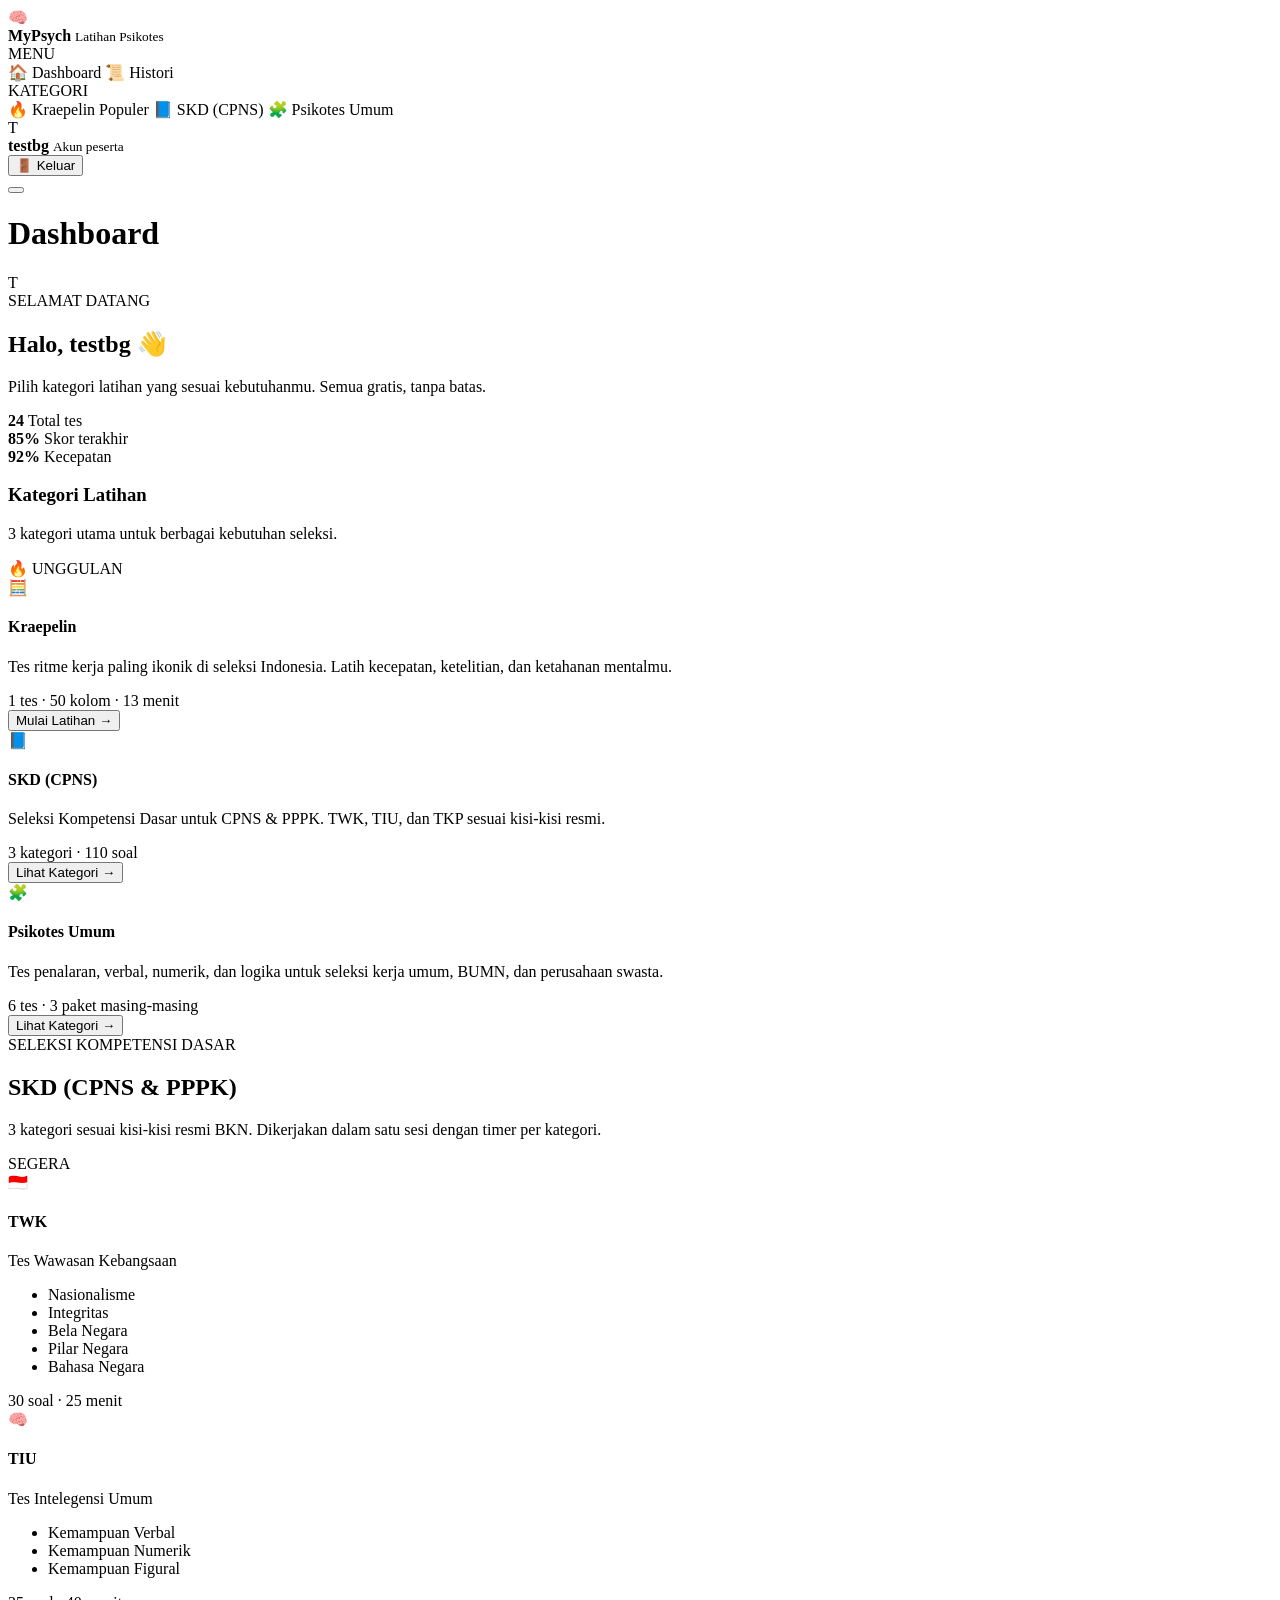
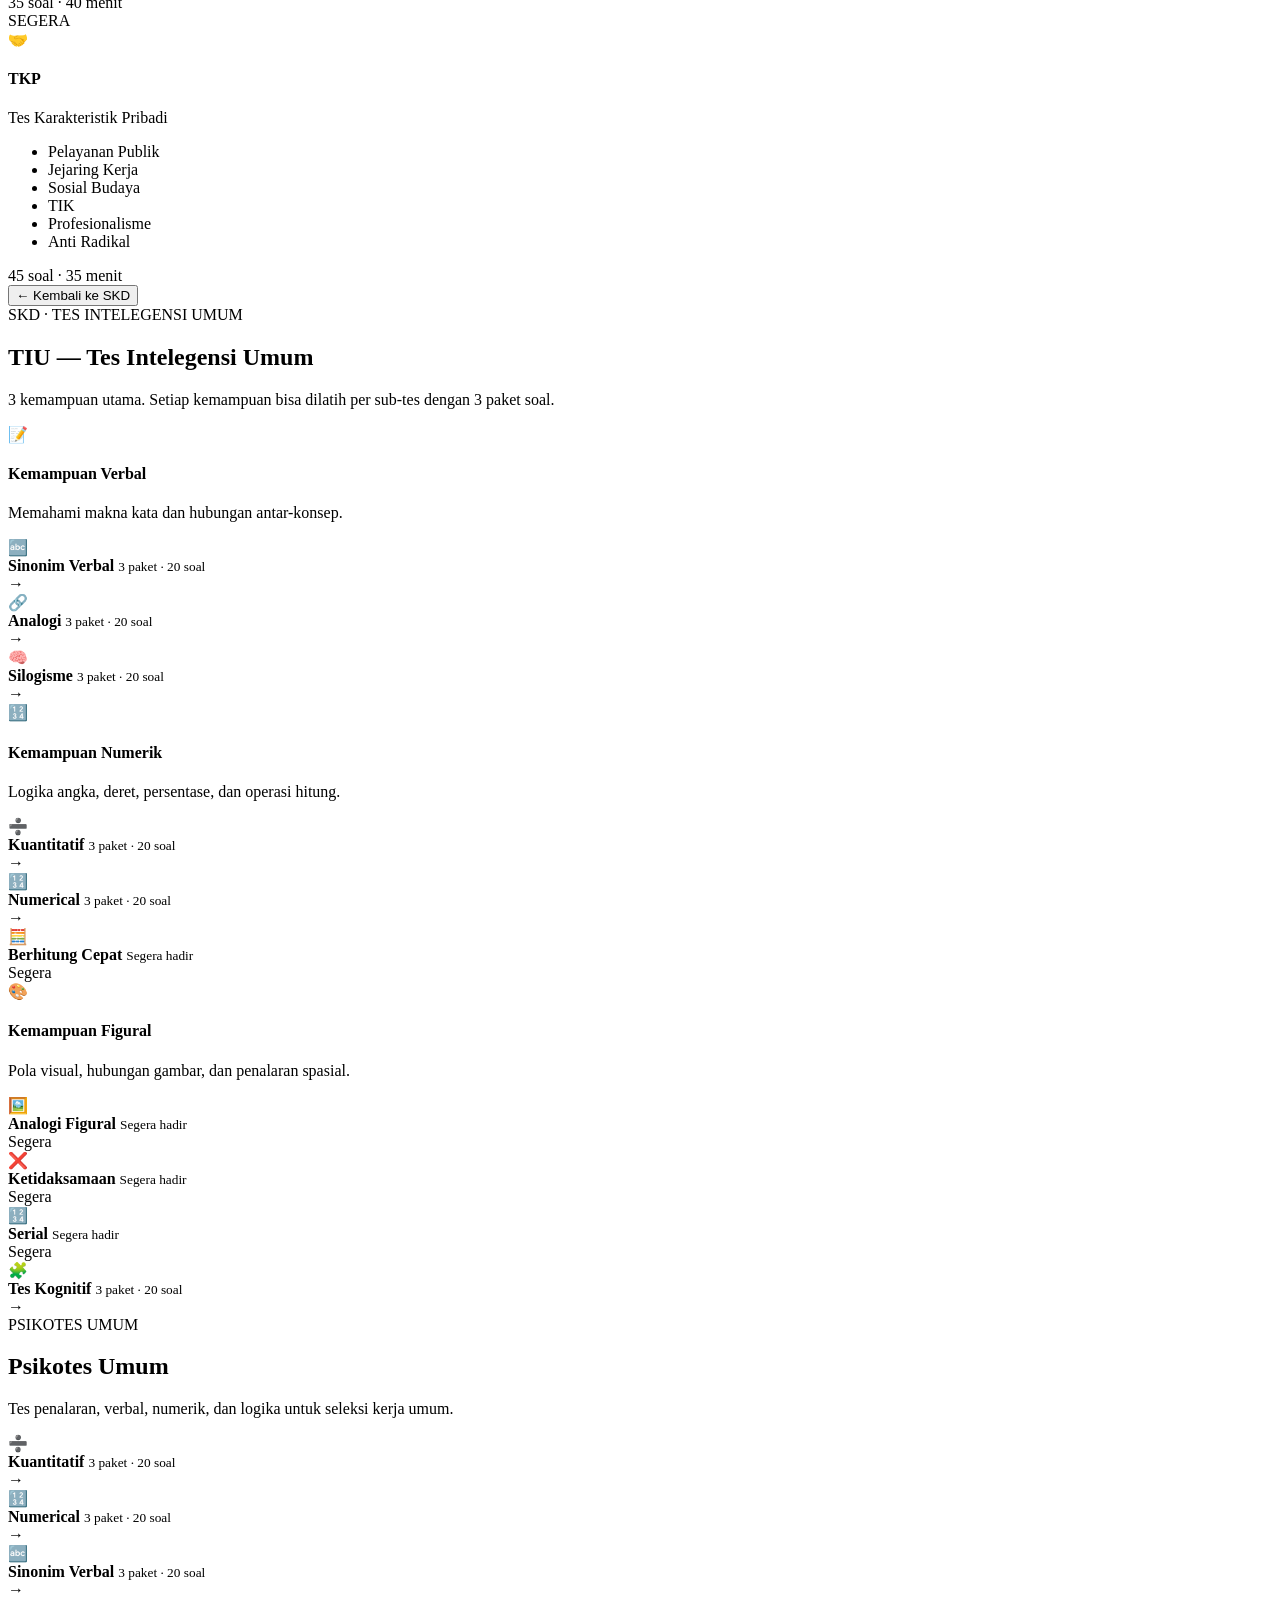
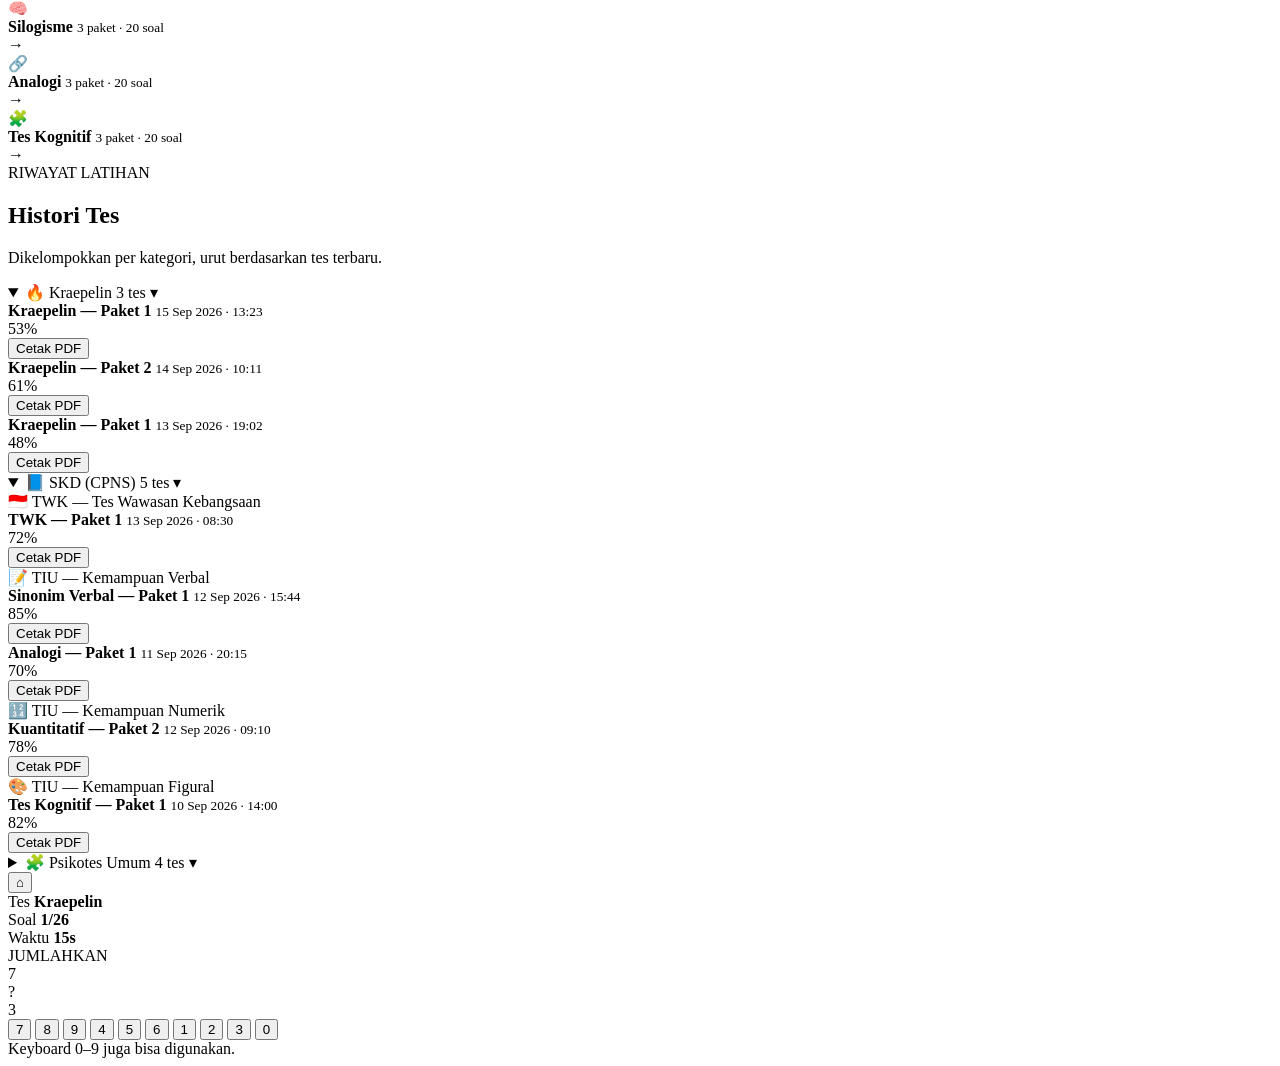
==== index.html @ ee08031c "Create index.html for MyPsych prototype UI Added a complete HTML structure for the MyPsych prototype" ====
<!doctype html>
<html lang="id">
<head>
<meta charset="UTF-8">
<meta name="viewport" content="width=device-width,initial-scale=1,viewport-fit=cover">
<meta name="theme-color" content="#f5f8fc">
<title>MyPsych — Prototype UI Baru</title>
<link rel="preconnect" href="https://fonts.googleapis.com">
<link rel="preconnect" href="https://fonts.gstatic.com" crossorigin>
<link href="https://fonts.googleapis.com/css2?family=Inter:wght@400;500;600;700;800&display=swap" rel="stylesheet">
<link rel="stylesheet" href="style.css">
</head>
<body>

<div class="app" id="app">

  <!-- ============================================================
       SIDEBAR
       ============================================================ -->
  <aside class="sidebar" id="sidebar">
    <div class="sidebar-brand">
      <div class="brand-logo">🧠</div>
      <div class="brand-text">
        <strong>MyPsych</strong>
        <small>Latihan Psikotes</small>
      </div>
    </div>

    <nav class="sidebar-nav">
      <div class="sidebar-label">MENU</div>
      <a class="nav-item" data-page="dashboard">
        <span class="nav-icon">🏠</span>
        <span>Dashboard</span>
      </a>
      <a class="nav-item" data-page="history">
        <span class="nav-icon">📜</span>
        <span>Histori</span>
      </a>

      <div class="sidebar-label">KATEGORI</div>
      <a class="nav-item nav-highlight" data-page="kraepelin">
        <span class="nav-icon">🔥</span>
        <span>Kraepelin</span>
        <span class="nav-tag">Populer</span>
      </a>
      <a class="nav-item" data-page="skd">
        <span class="nav-icon">📘</span>
        <span>SKD (CPNS)</span>
      </a>
      <a class="nav-item" data-page="psikotes">
        <span class="nav-icon">🧩</span>
        <span>Psikotes Umum</span>
      </a>
    </nav>

    <div class="sidebar-footer">
      <div class="sidebar-user">
        <div class="user-avatar">T</div>
        <div class="user-info">
          <strong>testbg</strong>
          <small>Akun peserta</small>
        </div>
      </div>
      <button class="logout-btn" type="button">
        <span>🚪</span>
        <span>Keluar</span>
      </button>
    </div>
  </aside>

  <div class="sidebar-overlay" id="sidebarOverlay"></div>

  <!-- ============================================================
       MAIN CONTENT
       ============================================================ -->
  <main class="main">

    <header class="topbar">
      <button class="hamburger" id="hamburger" type="button" aria-label="Menu">
        <span></span><span></span><span></span>
      </button>
      <h1 class="page-title" id="pageTitle">Dashboard</h1>
      <div class="topbar-user">
        <div class="user-avatar small">T</div>
      </div>
    </header>

    <div class="content">

      <!-- ============================================================
           PAGE: DASHBOARD
           ============================================================ -->
      <section class="page active" id="page-dashboard">
        <div class="hero-card">
          <div class="hero-text">
            <div class="eyebrow">SELAMAT DATANG</div>
            <h2>Halo, <span class="text-blue">testbg</span> 👋</h2>
            <p class="hero-sub">Pilih kategori latihan yang sesuai kebutuhanmu. Semua gratis, tanpa batas.</p>
          </div>
          <div class="hero-stats">
            <div class="hero-stat">
              <strong>24</strong>
              <span>Total tes</span>
            </div>
            <div class="hero-stat">
              <strong>85%</strong>
              <span>Skor terakhir</span>
            </div>
            <div class="hero-stat">
              <strong>92%</strong>
              <span>Kecepatan</span>
            </div>
          </div>
        </div>

        <div class="section-head">
          <h3>Kategori Latihan</h3>
          <p>3 kategori utama untuk berbagai kebutuhan seleksi.</p>
        </div>

        <div class="category-grid">

          <!-- Andalan -->
          <article class="category-card category-highlight">
            <div class="category-badge">🔥 UNGGULAN</div>
            <div class="category-icon">🧮</div>
            <h4>Kraepelin</h4>
            <p>Tes ritme kerja paling ikonik di seleksi Indonesia. Latih kecepatan, ketelitian, dan ketahanan mentalmu.</p>
            <div class="category-meta">
              <span>1 tes · 50 kolom · 13 menit</span>
            </div>
            <button class="btn btn-primary" data-page="kraepelin">Mulai Latihan →</button>
          </article>

          <!-- SKD -->
          <article class="category-card">
            <div class="category-icon icon-blue">📘</div>
            <h4>SKD (CPNS)</h4>
            <p>Seleksi Kompetensi Dasar untuk CPNS &amp; PPPK. TWK, TIU, dan TKP sesuai kisi-kisi resmi.</p>
            <div class="category-meta">
              <span>3 kategori · 110 soal</span>
            </div>
            <button class="btn btn-secondary" data-page="skd">Lihat Kategori →</button>
          </article>

          <!-- Psikotes Umum -->
          <article class="category-card">
            <div class="category-icon icon-green">🧩</div>
            <h4>Psikotes Umum</h4>
            <p>Tes penalaran, verbal, numerik, dan logika untuk seleksi kerja umum, BUMN, dan perusahaan swasta.</p>
            <div class="category-meta">
              <span>6 tes · 3 paket masing-masing</span>
            </div>
            <button class="btn btn-secondary" data-page="psikotes">Lihat Kategori →</button>
          </article>

        </div>
      </section>

      <!-- ============================================================
           PAGE: SKD
           ============================================================ -->
      <section class="page" id="page-skd">
        <div class="section-head">
          <div class="eyebrow">SELEKSI KOMPETENSI DASAR</div>
          <h2>SKD (CPNS &amp; PPPK)</h2>
          <p class="muted">3 kategori sesuai kisi-kisi resmi BKN. Dikerjakan dalam satu sesi dengan timer per kategori.</p>
        </div>

        <div class="skd-grid">

          <!-- TWK -->
          <article class="skd-card">
            <div class="skd-badge coming-soon">SEGERA</div>
            <div class="skd-icon">🇮🇩</div>
            <h4>TWK</h4>
            <p class="skd-fullname">Tes Wawasan Kebangsaan</p>
            <ul class="skd-topics">
              <li>Nasionalisme</li>
              <li>Integritas</li>
              <li>Bela Negara</li>
              <li>Pilar Negara</li>
              <li>Bahasa Negara</li>
            </ul>
            <div class="skd-meta">
              <span>30 soal</span>
              <span>·</span>
              <span>25 menit</span>
            </div>
          </article>

          <!-- TIU -->
          <article class="skd-card skd-active" data-page="tiu">
            <div class="skd-icon icon-blue">🧠</div>
            <h4>TIU</h4>
            <p class="skd-fullname">Tes Intelegensi Umum</p>
            <ul class="skd-topics">
              <li>Kemampuan Verbal</li>
              <li>Kemampuan Numerik</li>
              <li>Kemampuan Figural</li>
            </ul>
            <div class="skd-meta">
              <span>35 soal</span>
              <span>·</span>
              <span>40 menit</span>
            </div>
          </article>

          <!-- TKP -->
          <article class="skd-card">
            <div class="skd-badge coming-soon">SEGERA</div>
            <div class="skd-icon">🤝</div>
            <h4>TKP</h4>
            <p class="skd-fullname">Tes Karakteristik Pribadi</p>
            <ul class="skd-topics">
              <li>Pelayanan Publik</li>
              <li>Jejaring Kerja</li>
              <li>Sosial Budaya</li>
              <li>TIK</li>
              <li>Profesionalisme</li>
              <li>Anti Radikal</li>
            </ul>
            <div class="skd-meta">
              <span>45 soal</span>
              <span>·</span>
              <span>35 menit</span>
            </div>
          </article>

        </div>
      </section>

      <!-- ============================================================
           PAGE: TIU DETAIL
           ============================================================ -->
      <section class="page" id="page-tiu">
        <button class="back-link" data-page="skd">← Kembali ke SKD</button>

        <div class="section-head">
          <div class="eyebrow">SKD · TES INTELEGENSI UMUM</div>
          <h2>TIU — Tes Intelegensi Umum</h2>
          <p class="muted">3 kemampuan utama. Setiap kemampuan bisa dilatih per sub-tes dengan 3 paket soal.</p>
        </div>

        <!-- Verbal -->
        <div class="tiu-group">
          <div class="tiu-head">
            <div class="tiu-head-icon icon-blue">📝</div>
            <div>
              <h4>Kemampuan Verbal</h4>
              <p>Memahami makna kata dan hubungan antar-konsep.</p>
            </div>
          </div>
          <div class="test-grid">
            <a class="test-item">
              <div class="test-icon">🔤</div>
              <div class="test-info">
                <strong>Sinonim Verbal</strong>
                <small>3 paket · 20 soal</small>
              </div>
              <span class="test-arrow">→</span>
            </a>
            <a class="test-item">
              <div class="test-icon">🔗</div>
              <div class="test-info">
                <strong>Analogi</strong>
                <small>3 paket · 20 soal</small>
              </div>
              <span class="test-arrow">→</span>
            </a>
            <a class="test-item">
              <div class="test-icon">🧠</div>
              <div class="test-info">
                <strong>Silogisme</strong>
                <small>3 paket · 20 soal</small>
              </div>
              <span class="test-arrow">→</span>
            </a>
          </div>
        </div>

        <!-- Numerik -->
        <div class="tiu-group">
          <div class="tiu-head">
            <div class="tiu-head-icon icon-blue">🔢</div>
            <div>
              <h4>Kemampuan Numerik</h4>
              <p>Logika angka, deret, persentase, dan operasi hitung.</p>
            </div>
          </div>
          <div class="test-grid">
            <a class="test-item">
              <div class="test-icon">➗</div>
              <div class="test-info">
                <strong>Kuantitatif</strong>
                <small>3 paket · 20 soal</small>
              </div>
              <span class="test-arrow">→</span>
            </a>
            <a class="test-item">
              <div class="test-icon">🔢</div>
              <div class="test-info">
                <strong>Numerical</strong>
                <small>3 paket · 20 soal</small>
              </div>
              <span class="test-arrow">→</span>
            </a>
            <a class="test-item test-disabled">
              <div class="test-icon">🧮</div>
              <div class="test-info">
                <strong>Berhitung Cepat</strong>
                <small>Segera hadir</small>
              </div>
              <span class="badge-coming">Segera</span>
            </a>
          </div>
        </div>

        <!-- Figural -->
        <div class="tiu-group">
          <div class="tiu-head">
            <div class="tiu-head-icon icon-blue">🎨</div>
            <div>
              <h4>Kemampuan Figural</h4>
              <p>Pola visual, hubungan gambar, dan penalaran spasial.</p>
            </div>
          </div>
          <div class="test-grid">
            <a class="test-item test-disabled">
              <div class="test-icon">🖼️</div>
              <div class="test-info">
                <strong>Analogi Figural</strong>
                <small>Segera hadir</small>
              </div>
              <span class="badge-coming">Segera</span>
            </a>
            <a class="test-item test-disabled">
              <div class="test-icon">❌</div>
              <div class="test-info">
                <strong>Ketidaksamaan</strong>
                <small>Segera hadir</small>
              </div>
              <span class="badge-coming">Segera</span>
            </a>
            <a class="test-item test-disabled">
              <div class="test-icon">🔢</div>
              <div class="test-info">
                <strong>Serial</strong>
                <small>Segera hadir</small>
              </div>
              <span class="badge-coming">Segera</span>
            </a>
            <a class="test-item">
              <div class="test-icon">🧩</div>
              <div class="test-info">
                <strong>Tes Kognitif</strong>
                <small>3 paket · 20 soal</small>
              </div>
              <span class="test-arrow">→</span>
            </a>
          </div>
        </div>
      </section>

      <!-- ============================================================
           PAGE: PSIKOTES UMUM
           ============================================================ -->
      <section class="page" id="page-psikotes">
        <div class="section-head">
          <div class="eyebrow">PSIKOTES UMUM</div>
          <h2>Psikotes Umum</h2>
          <p class="muted">Tes penalaran, verbal, numerik, dan logika untuk seleksi kerja umum.</p>
        </div>

        <div class="test-grid large">
          <a class="test-item">
            <div class="test-icon">➗</div>
            <div class="test-info">
              <strong>Kuantitatif</strong>
              <small>3 paket · 20 soal</small>
            </div>
            <span class="test-arrow">→</span>
          </a>
          <a class="test-item">
            <div class="test-icon">🔢</div>
            <div class="test-info">
              <strong>Numerical</strong>
              <small>3 paket · 20 soal</small>
            </div>
            <span class="test-arrow">→</span>
          </a>
          <a class="test-item">
            <div class="test-icon">🔤</div>
            <div class="test-info">
              <strong>Sinonim Verbal</strong>
              <small>3 paket · 20 soal</small>
            </div>
            <span class="test-arrow">→</span>
          </a>
          <a class="test-item">
            <div class="test-icon">🧠</div>
            <div class="test-info">
              <strong>Silogisme</strong>
              <small>3 paket · 20 soal</small>
            </div>
            <span class="test-arrow">→</span>
          </a>
          <a class="test-item">
            <div class="test-icon">🔗</div>
            <div class="test-info">
              <strong>Analogi</strong>
              <small>3 paket · 20 soal</small>
            </div>
            <span class="test-arrow">→</span>
          </a>
          <a class="test-item">
            <div class="test-icon">🧩</div>
            <div class="test-info">
              <strong>Tes Kognitif</strong>
              <small>3 paket · 20 soal</small>
            </div>
            <span class="test-arrow">→</span>
          </a>
        </div>
      </section>

      <!-- ============================================================
           PAGE: HISTORY (Grouped)
           ============================================================ -->
      <section class="page" id="page-history">
        <div class="section-head">
          <div class="eyebrow">RIWAYAT LATIHAN</div>
          <h2>Histori Tes</h2>
          <p class="muted">Dikelompokkan per kategori, urut berdasarkan tes terbaru.</p>
        </div>

        <!-- Grup: Andalan -->
        <details class="history-group" open>
          <summary class="history-summary">
            <span class="history-icon">🔥</span>
            <span class="history-title">Kraepelin</span>
            <span class="history-count">3 tes</span>
            <span class="history-chev">▾</span>
          </summary>
          <div class="history-list">
            <div class="history-item">
              <div class="history-item-main">
                <strong>Kraepelin — Paket 1</strong>
                <small>15 Sep 2026 · 13:23</small>
              </div>
              <div class="history-score">53%</div>
              <button class="btn btn-ghost small">Cetak PDF</button>
            </div>
            <div class="history-item">
              <div class="history-item-main">
                <strong>Kraepelin — Paket 2</strong>
                <small>14 Sep 2026 · 10:11</small>
              </div>
              <div class="history-score">61%</div>
              <button class="btn btn-ghost small">Cetak PDF</button>
            </div>
            <div class="history-item">
              <div class="history-item-main">
                <strong>Kraepelin — Paket 1</strong>
                <small>13 Sep 2026 · 19:02</small>
              </div>
              <div class="history-score">48%</div>
              <button class="btn btn-ghost small">Cetak PDF</button>
            </div>
          </div>
        </details>

        <!-- Grup: SKD -->
        <details class="history-group" open>
          <summary class="history-summary">
            <span class="history-icon">📘</span>
            <span class="history-title">SKD (CPNS)</span>
            <span class="history-count">5 tes</span>
            <span class="history-chev">▾</span>
          </summary>
          <div class="history-list">

            <!-- Sub: TWK -->
            <div class="history-subgroup">
              <div class="history-subhead">🇮🇩 TWK — Tes Wawasan Kebangsaan</div>
              <div class="history-item">
                <div class="history-item-main">
                  <strong>TWK — Paket 1</strong>
                  <small>13 Sep 2026 · 08:30</small>
                </div>
                <div class="history-score">72%</div>
                <button class="btn btn-ghost small">Cetak PDF</button>
              </div>
            </div>

            <!-- Sub: TIU Verbal -->
            <div class="history-subgroup">
              <div class="history-subhead">📝 TIU — Kemampuan Verbal</div>
              <div class="history-item">
                <div class="history-item-main">
                  <strong>Sinonim Verbal — Paket 1</strong>
                  <small>12 Sep 2026 · 15:44</small>
                </div>
                <div class="history-score">85%</div>
                <button class="btn btn-ghost small">Cetak PDF</button>
              </div>
              <div class="history-item">
                <div class="history-item-main">
                  <strong>Analogi — Paket 1</strong>
                  <small>11 Sep 2026 · 20:15</small>
                </div>
                <div class="history-score">70%</div>
                <button class="btn btn-ghost small">Cetak PDF</button>
              </div>
            </div>

            <!-- Sub: TIU Numerik -->
            <div class="history-subgroup">
              <div class="history-subhead">🔢 TIU — Kemampuan Numerik</div>
              <div class="history-item">
                <div class="history-item-main">
                  <strong>Kuantitatif — Paket 2</strong>
                  <small>12 Sep 2026 · 09:10</small>
                </div>
                <div class="history-score">78%</div>
                <button class="btn btn-ghost small">Cetak PDF</button>
              </div>
            </div>

            <!-- Sub: TIU Figural -->
            <div class="history-subgroup">
              <div class="history-subhead">🎨 TIU — Kemampuan Figural</div>
              <div class="history-item">
                <div class="history-item-main">
                  <strong>Tes Kognitif — Paket 1</strong>
                  <small>10 Sep 2026 · 14:00</small>
                </div>
                <div class="history-score">82%</div>
                <button class="btn btn-ghost small">Cetak PDF</button>
              </div>
            </div>

          </div>
        </details>

        <!-- Grup: Psikotes Umum -->
        <details class="history-group">
          <summary class="history-summary">
            <span class="history-icon">🧩</span>
            <span class="history-title">Psikotes Umum</span>
            <span class="history-count">4 tes</span>
            <span class="history-chev">▾</span>
          </summary>
          <div class="history-list">
            <div class="history-item">
              <div class="history-item-main">
                <strong>Numerical — Paket 1</strong>
                <small>09 Sep 2026 · 11:20</small>
              </div>
              <div class="history-score">68%</div>
              <button class="btn btn-ghost small">Cetak PDF</button>
            </div>
            <div class="history-item">
              <div class="history-item-main">
                <strong>Silogisme — Paket 3</strong>
                <small>08 Sep 2026 · 16:05</small>
              </div>
              <div class="history-score">74%</div>
              <button class="btn btn-ghost small">Cetak PDF</button>
            </div>
            <div class="history-item">
              <div class="history-item-main">
                <strong>Kuantitatif — Paket 1</strong>
                <small>07 Sep 2026 · 20:50</small>
              </div>
              <div class="history-score">62%</div>
              <button class="btn btn-ghost small">Cetak PDF</button>
            </div>
            <div class="history-item">
              <div class="history-item-main">
                <strong>Sinonim Verbal — Paket 2</strong>
                <small>06 Sep 2026 · 13:40</small>
              </div>
              <div class="history-score">80%</div>
              <button class="btn btn-ghost small">Cetak PDF</button>
            </div>
          </div>
        </details>

      </section>

    </div>
  </main>

</div>

<!-- ============================================================
     TEST VIEW (Fullscreen, sidebar & topbar hilang)
     ============================================================ -->
<div class="test-view" id="testView">
  <header class="test-topbar">
    <button class="test-home" id="testHome">⌂</button>
    <div class="test-meta">
      <div class="test-meta-item">
        <span>Tes</span>
        <strong>Kraepelin</strong>
      </div>
      <div class="test-meta-item">
        <span>Soal</span>
        <strong>1/26</strong>
      </div>
      <div class="test-meta-item">
        <span>Waktu</span>
        <strong>15s</strong>
      </div>
    </div>
    <div class="test-progress">
      <div class="test-progress-fill" style="width:0%"></div>
    </div>
  </header>

  <div class="test-body">
    <div class="test-question-card">
      <div class="test-question-label">JUMLAHKAN</div>
      <div class="test-number">7</div>
      <div class="test-mark">?</div>
      <div class="test-number">3</div>
    </div>

    <div class="test-keypad">
      <button class="test-digit">7</button>
      <button class="test-digit">8</button>
      <button class="test-digit">9</button>
      <button class="test-digit">4</button>
      <button class="test-digit">5</button>
      <button class="test-digit">6</button>
      <button class="test-digit">1</button>
      <button class="test-digit">2</button>
      <button class="test-digit">3</button>
      <button class="test-digit zero">0</button>
    </div>

    <div class="test-hint">Keyboard 0–9 juga bisa digunakan.</div>
  </div>
</div>

<script>
(function(){
  'use strict';

  const $ = (sel) => document.querySelector(sel);
  const $$ = (sel) => document.querySelectorAll(sel);

  const PAGE_TITLES = {
    dashboard: 'Dashboard',
    history: 'Histori',
    skd: 'SKD (CPNS)',
    tiu: 'TIU — Tes Intelegensi Umum',
    psikotes: 'Psikotes Umum',
    kraepelin: 'Kraepelin',
  };

  function showPage(name) {
    // Kraepelin langsung buka test view
    if (name === 'kraepelin') {
      openTest();
      return;
    }

    $$('.page').forEach(p => p.classList.remove('active'));
    const page = document.getElementById('page-' + name);
    if (page) {
      page.classList.add('active');
      document.getElementById('pageTitle').textContent = PAGE_TITLES[name] || 'MyPsych';
      // Update active nav
      $$('.nav-item').forEach(item => {
        item.classList.toggle('active', item.dataset.page === name);
      });
      // Scroll top
      document.querySelector('.content').scrollTop = 0;
    }

    closeSidebar();
  }

  function openTest() {
    document.getElementById('testView').classList.add('active');
  }

  function closeTest() {
    document.getElementById('testView').classList.remove('active');
  }

  // ---- Sidebar drawer (mobile) ----
  function openSidebar() {
    document.getElementById('sidebar').classList.add('open');
    document.getElementById('sidebarOverlay').classList.add('open');
    document.body.style.overflow = 'hidden';
  }

  function closeSidebar() {
    document.getElementById('sidebar').classList.remove('open');
    document.getElementById('sidebarOverlay').classList.remove('open');
    document.body.style.overflow = '';
  }

  // ---- Bind nav items ----
  document.querySelectorAll('[data-page]').forEach(el => {
    el.addEventListener('click', (e) => {
      e.preventDefault();
      const page = el.dataset.page;
      if (page) showPage(page);
    });
  });

  // ---- Hamburger ----
  document.getElementById('hamburger')?.addEventListener('click', openSidebar);
  document.getElementById('sidebarOverlay')?.addEventListener('click', closeSidebar);

  // ---- Test home ----
  document.getElementById('testHome')?.addEventListener('click', closeTest);

  // ---- Init ----
  showPage('dashboard');

})();
</script>

</body>
</html>
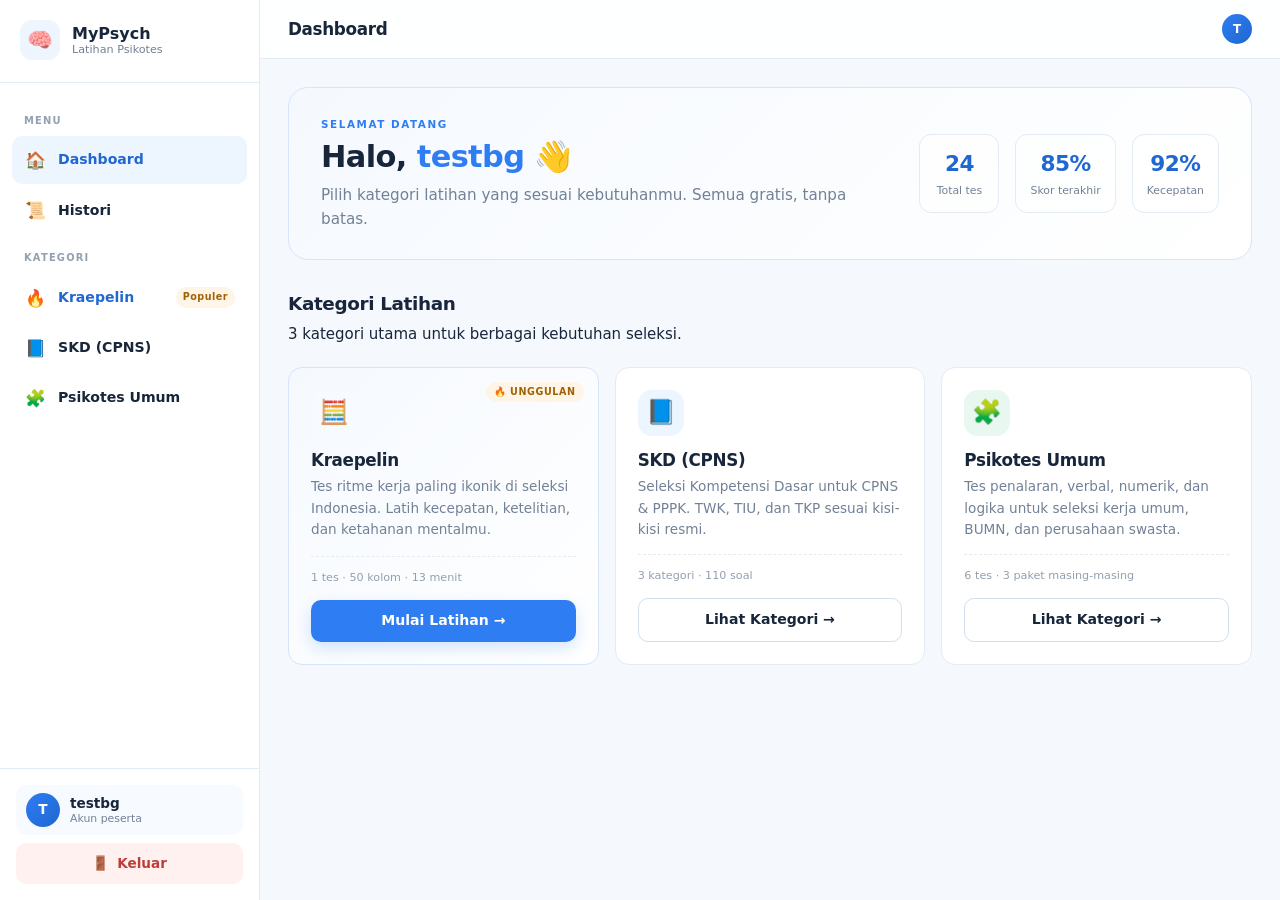
==== commit 939fd945: "Update button attributes and add data-test attributes" ====
--- a/index.html
+++ b/index.html
@@ -129,7 +129,7 @@
             <div class="category-meta">
               <span>1 tes · 50 kolom · 13 menit</span>
             </div>
-            <button class="btn btn-primary" data-page="kraepelin">Mulai Latihan →</button>
+            <button class="btn btn-primary" data-test="kraepelin">Mulai Latihan →</button>
           </article>
 
           <!-- SKD -->
@@ -252,7 +252,7 @@
             </div>
           </div>
           <div class="test-grid">
-            <a class="test-item">
+            <a class="test-item" data-test="sinonim">
               <div class="test-icon">🔤</div>
               <div class="test-info">
                 <strong>Sinonim Verbal</strong>
@@ -260,7 +260,7 @@
               </div>
               <span class="test-arrow">→</span>
             </a>
-            <a class="test-item">
+            <a class="test-item" data-test="analogi">
               <div class="test-icon">🔗</div>
               <div class="test-info">
                 <strong>Analogi</strong>
@@ -268,7 +268,7 @@
               </div>
               <span class="test-arrow">→</span>
             </a>
-            <a class="test-item">
+            <a class="test-item" data-test="silogisme">
               <div class="test-icon">🧠</div>
               <div class="test-info">
                 <strong>Silogisme</strong>
@@ -289,7 +289,7 @@
             </div>
           </div>
           <div class="test-grid">
-            <a class="test-item">
+            <a class="test-item" data-test="kuantitatif">
               <div class="test-icon">➗</div>
               <div class="test-info">
                 <strong>Kuantitatif</strong>
@@ -297,7 +297,7 @@
               </div>
               <span class="test-arrow">→</span>
             </a>
-            <a class="test-item">
+            <a class="test-item" data-test="numerical">
               <div class="test-icon">🔢</div>
               <div class="test-info">
                 <strong>Numerical</strong>
@@ -350,7 +350,7 @@
               </div>
               <span class="badge-coming">Segera</span>
             </a>
-            <a class="test-item">
+            <a class="test-item" data-test="kognitif">
               <div class="test-icon">🧩</div>
               <div class="test-info">
                 <strong>Tes Kognitif</strong>
@@ -373,7 +373,7 @@
         </div>
 
         <div class="test-grid large">
-          <a class="test-item">
+          <a class="test-item" data-test="kuantitatif">
             <div class="test-icon">➗</div>
             <div class="test-info">
               <strong>Kuantitatif</strong>
@@ -381,7 +381,7 @@
             </div>
             <span class="test-arrow">→</span>
           </a>
-          <a class="test-item">
+          <a class="test-item" data-test="numerical">
             <div class="test-icon">🔢</div>
             <div class="test-info">
               <strong>Numerical</strong>
@@ -389,7 +389,7 @@
             </div>
             <span class="test-arrow">→</span>
           </a>
-          <a class="test-item">
+          <a class="test-item" data-test="sinonim">
             <div class="test-icon">🔤</div>
             <div class="test-info">
               <strong>Sinonim Verbal</strong>
@@ -397,7 +397,7 @@
             </div>
             <span class="test-arrow">→</span>
           </a>
-          <a class="test-item">
+          <a class="test-item" data-test="silogisme">
             <div class="test-icon">🧠</div>
             <div class="test-info">
               <strong>Silogisme</strong>
@@ -405,7 +405,7 @@
             </div>
             <span class="test-arrow">→</span>
           </a>
-          <a class="test-item">
+          <a class="test-item" data-test="analogi">
             <div class="test-icon">🔗</div>
             <div class="test-info">
               <strong>Analogi</strong>
@@ -413,7 +413,7 @@
             </div>
             <span class="test-arrow">→</span>
           </a>
-          <a class="test-item">
+          <a class="test-item" data-test="kognitif">
             <div class="test-icon">🧩</div>
             <div class="test-info">
               <strong>Tes Kognitif</strong>
@@ -480,7 +480,6 @@
           </summary>
           <div class="history-list">
 
-            <!-- Sub: TWK -->
             <div class="history-subgroup">
               <div class="history-subhead">🇮🇩 TWK — Tes Wawasan Kebangsaan</div>
               <div class="history-item">
@@ -493,7 +492,6 @@
               </div>
             </div>
 
-            <!-- Sub: TIU Verbal -->
             <div class="history-subgroup">
               <div class="history-subhead">📝 TIU — Kemampuan Verbal</div>
               <div class="history-item">
@@ -514,7 +512,6 @@
               </div>
             </div>
 
-            <!-- Sub: TIU Numerik -->
             <div class="history-subgroup">
               <div class="history-subhead">🔢 TIU — Kemampuan Numerik</div>
               <div class="history-item">
@@ -527,7 +524,6 @@
               </div>
             </div>
 
-            <!-- Sub: TIU Figural -->
             <div class="history-subgroup">
               <div class="history-subhead">🎨 TIU — Kemampuan Figural</div>
               <div class="history-item">
@@ -589,6 +585,35 @@
 
       </section>
 
+      <!-- ============================================================
+           PAGE: INSTRUCTION (Preview sebelum mulai tes)
+           ============================================================ -->
+      <section class="page" id="page-instruction">
+        <button class="back-link" id="instructionBack">← Kembali</button>
+
+        <div class="instruction-card">
+          <div class="instruction-header">
+            <div>
+              <div class="eyebrow" id="instructionEyebrow">TES · PAKET 1</div>
+              <h2 id="instructionTitle">Nama Tes</h2>
+            </div>
+            <div class="instruction-pkg" id="instructionPackage">Paket 1</div>
+          </div>
+
+          <p class="instruction-lead" id="instructionLead">Instruksi singkat.</p>
+
+          <div id="instructionBody" class="instruction-body"></div>
+
+          <div class="warning-box">
+            <strong>Catatan latihan:</strong> skor website ini adalah indikator latihan internal, bukan norma resmi seleksi kerja atau diagnosis psikologis.
+          </div>
+
+          <button class="btn btn-primary btn-block" id="startTestBtn">
+            Mulai Tes →
+          </button>
+        </div>
+      </section>
+
     </div>
   </main>
 
@@ -603,44 +628,34 @@
     <div class="test-meta">
       <div class="test-meta-item">
         <span>Tes</span>
-        <strong>Kraepelin</strong>
+        <strong id="testTypeLabel">Kraepelin</strong>
       </div>
       <div class="test-meta-item">
         <span>Soal</span>
-        <strong>1/26</strong>
+        <strong id="testQuestionCounter">1/26</strong>
       </div>
       <div class="test-meta-item">
         <span>Waktu</span>
-        <strong>15s</strong>
+        <strong id="testTimeCounter">15s</strong>
       </div>
     </div>
     <div class="test-progress">
-      <div class="test-progress-fill" style="width:0%"></div>
+      <div class="test-progress-fill" id="testProgressFill" style="width:0%"></div>
     </div>
   </header>
 
   <div class="test-body">
-    <div class="test-question-card">
-      <div class="test-question-label">JUMLAHKAN</div>
-      <div class="test-number">7</div>
-      <div class="test-mark">?</div>
-      <div class="test-number">3</div>
+    <div class="test-question-card" id="testQuestionCard">
+      <!-- Diisi oleh JS -->
     </div>
 
-    <div class="test-keypad">
-      <button class="test-digit">7</button>
-      <button class="test-digit">8</button>
-      <button class="test-digit">9</button>
-      <button class="test-digit">4</button>
-      <button class="test-digit">5</button>
-      <button class="test-digit">6</button>
-      <button class="test-digit">1</button>
-      <button class="test-digit">2</button>
-      <button class="test-digit">3</button>
-      <button class="test-digit zero">0</button>
+    <div class="test-keypad" id="testKeypad">
+      <!-- Diisi oleh JS -->
     </div>
 
-    <div class="test-hint">Keyboard 0–9 juga bisa digunakan.</div>
+    <div class="test-hint" id="testHint">
+      <!-- Diisi oleh JS -->
+    </div>
   </div>
 </div>
 
@@ -657,33 +672,128 @@
     skd: 'SKD (CPNS)',
     tiu: 'TIU — Tes Intelegensi Umum',
     psikotes: 'Psikotes Umum',
+    instruction: 'Persiapan Tes',
+  };
+
+  // Data instruksi per tes
+  const INSTRUCTIONS = {
+    kraepelin: {
+      name: 'Kraepelin',
+      eyebrow: 'TES ANDALAN · PAKET 1',
+      lead: 'Jumlahkan dua angka yang berdekatan dari <strong>bawah ke atas</strong>. Masukkan <strong>angka satuannya</strong> saja (0–9).',
+      body: `
+        <div class="example-layout">
+          <div class="example-column">8<br>5<br>7<br>3</div>
+          <div class="example-arrow">→</div>
+          <div class="example-results">
+            <div>3 + 7 = 10 <strong>→ 0</strong></div>
+            <div>7 + 5 = 12 <strong>→ 2</strong></div>
+            <div>5 + 8 = 13 <strong>→ 3</strong></div>
+          </div>
+        </div>
+        <div class="instruction-grid">
+          <div class="tip"><b>50 kolom</b><small>Setiap kolom memiliki 26 soal.</small></div>
+          <div class="tip"><b>15 detik / kolom</b><small>Waktu otomatis pindah kolom.</small></div>
+          <div class="tip"><b>Angka satuan</b><small>Contoh: 10 → tulis <b>0</b>, bukan 10.</small></div>
+          <div class="tip"><b>Keyboard</b><small>Angka 0–9 bisa dipakai.</small></div>
+        </div>
+      `,
+    },
+    // Generic template untuk MCQ
+    mcq: {
+      lead: 'Pilih jawaban yang paling tepat. Soal berpindah otomatis setelah kamu memilih atau waktu habis.',
+      body: `
+        <div class="instruction-grid">
+          <div class="tip"><b>20 soal</b><small>Setiap paket berisi 20 soal pilihan ganda.</small></div>
+          <div class="tip"><b>30 detik / soal</b><small>Timer berjalan per soal.</small></div>
+          <div class="tip"><b>A–E jawaban</b><small>Pilih satu jawaban paling tepat.</small></div>
+          <div class="tip"><b>Hasil PDF</b><small>Bisa diunduh setelah selesai.</small></div>
+        </div>
+      `,
+    },
+  };
+
+  const TEST_NAMES = {
     kraepelin: 'Kraepelin',
+    kuantitatif: 'Kuantitatif',
+    numerical: 'Numerical',
+    sinonim: 'Sinonim Verbal',
+    silogisme: 'Silogisme',
+    analogi: 'Analogi',
+    kognitif: 'Tes Kognitif',
   };
 
+  let currentTest = null;
+
+  // ---- Navigasi halaman ----
   function showPage(name) {
-    // Kraepelin langsung buka test view
-    if (name === 'kraepelin') {
-      openTest();
-      return;
-    }
-
     $$('.page').forEach(p => p.classList.remove('active'));
     const page = document.getElementById('page-' + name);
     if (page) {
       page.classList.add('active');
       document.getElementById('pageTitle').textContent = PAGE_TITLES[name] || 'MyPsych';
-      // Update active nav
       $$('.nav-item').forEach(item => {
         item.classList.toggle('active', item.dataset.page === name);
       });
-      // Scroll top
       document.querySelector('.content').scrollTop = 0;
     }
-
     closeSidebar();
   }
 
+  // ---- Instruction ----
+  function openInstruction(testId) {
+    currentTest = testId;
+    const isKraepelin = testId === 'kraepelin';
+    const config = isKraepelin ? INSTRUCTIONS.kraepelin : INSTRUCTIONS.mcq;
+
+    document.getElementById('instructionEyebrow').textContent = 
+      isKraepelin ? 'TES ANDALAN · PAKET 1' : 'TES · PAKET 1';
+    document.getElementById('instructionTitle').textContent = TEST_NAMES[testId] || testId;
+    document.getElementById('instructionPackage').textContent = isKraepelin ? 'Paket 1' : 'Paket 1';
+    document.getElementById('instructionLead').innerHTML = config.lead;
+    document.getElementById('instructionBody').innerHTML = config.body;
+
+    showPage('instruction');
+  }
+
+  // ---- Test View ----
   function openTest() {
+    const testId = currentTest || 'kraepelin';
+    const isKraepelin = testId === 'kraepelin';
+
+    document.getElementById('testTypeLabel').textContent = TEST_NAMES[testId] || testId;
+    document.getElementById('testQuestionCounter').textContent = isKraepelin ? '1/26' : '1/20';
+    document.getElementById('testTimeCounter').textContent = isKraepelin ? '15s' : '30s';
+    document.getElementById('testProgressFill').style.width = '0%';
+
+    const card = document.getElementById('testQuestionCard');
+    const keypad = document.getElementById('testKeypad');
+    const hint = document.getElementById('testHint');
+
+    if (isKraepelin) {
+      card.innerHTML = `
+        <div class="test-question-label">JUMLAHKAN</div>
+        <div class="test-number">7</div>
+        <div class="test-mark">?</div>
+        <div class="test-number">3</div>
+      `;
+      keypad.className = 'test-keypad';
+      keypad.innerHTML = [7,8,9,4,5,6,1,2,3,0].map(d => 
+        `<button class="test-digit ${d === 0 ? 'zero' : ''}">${d}</button>`
+      ).join('');
+      hint.textContent = 'Keyboard 0–9 juga bisa digunakan.';
+    } else {
+      card.innerHTML = `
+        <div class="test-question-label">PERTANYAAN 1</div>
+        <h2 style="text-align:center;margin:0;font-size:1.3rem;">Manakah sinonim dari kata "akurat"?</h2>
+      `;
+      keypad.className = 'test-keypad test-keypad-answer';
+      keypad.innerHTML = ['Tepat','Cepat','Lambat','Besar'].map((opt, i) => 
+        `<button class="test-answer">${String.fromCharCode(65+i)}. ${opt}</button>`
+      ).join('');
+      hint.textContent = 'Pilih satu jawaban. Waktu per soal: 30 detik.';
+    }
+
     document.getElementById('testView').classList.add('active');
   }
 
@@ -704,20 +814,45 @@
     document.body.style.overflow = '';
   }
 
-  // ---- Bind nav items ----
+  // ---- Bind event ----
+
+  // Nav items (sidebar)
+  document.querySelectorAll('.nav-item[data-page]').forEach(el => {
+    el.addEventListener('click', (e) => {
+      e.preventDefault();
+      showPage(el.dataset.page);
+    });
+  });
+
+  // Buttons dengan data-page (dari dashboard, back link, dll)
   document.querySelectorAll('[data-page]').forEach(el => {
     el.addEventListener('click', (e) => {
       e.preventDefault();
-      const page = el.dataset.page;
-      if (page) showPage(page);
+      showPage(el.dataset.page);
     });
   });
 
-  // ---- Hamburger ----
+  // Test items (dengan data-test) → buka instruction
+  document.querySelectorAll('[data-test]').forEach(el => {
+    el.addEventListener('click', (e) => {
+      e.preventDefault();
+      openInstruction(el.dataset.test);
+    });
+  });
+
+  // Tombol "Mulai Tes" di instruction → buka test view
+  document.getElementById('startTestBtn')?.addEventListener('click', openTest);
+
+  // Back link dari instruction
+  document.getElementById('instructionBack')?.addEventListener('click', () => {
+    showPage('dashboard');
+  });
+
+  // Hamburger & overlay
   document.getElementById('hamburger')?.addEventListener('click', openSidebar);
   document.getElementById('sidebarOverlay')?.addEventListener('click', closeSidebar);
 
-  // ---- Test home ----
+  // Test home
   document.getElementById('testHome')?.addEventListener('click', closeTest);
 
   // ---- Init ----
--- a/style.css
+++ b/style.css
@@ -0,0 +1,1001 @@
+/* ============================================================
+   MyPsych Prototype — Sidebar Layout
+   ============================================================ */
+
+/* ---------- Reset & Variables ---------- */
+*,
+*::before,
+*::after {
+  box-sizing: border-box;
+}
+
+:root {
+  --bg:           #f5f8fc;
+  --surface:      #ffffff;
+  --soft:         #f7faff;
+  --text:         #18263b;
+  --muted:        #728196;
+  --soft-text:    #93a0b0;
+  --line:         #e3ebf4;
+  --line-strong:  #d3dfec;
+
+  --blue:         #2f7df2;
+  --blue-dark:    #1f67d1;
+  --blue-light:   #edf5ff;
+  --blue-subtle:  #f5f9ff;
+
+  --green:        #28a665;
+  --green-light:  #e8f7ef;
+  --orange:       #f59e0b;
+  --orange-light: #fff5e6;
+  --red:          #d9534f;
+
+  --sidebar-w:    260px;
+  --radius-sm:    8px;
+  --radius:       14px;
+  --radius-lg:    20px;
+
+  --shadow-sm:    0 1px 3px rgba(24,48,80,.06);
+  --shadow:       0 8px 24px rgba(24,48,80,.06);
+  --shadow-lg:    0 18px 48px rgba(24,48,80,.08);
+}
+
+html, body {
+  margin: 0;
+  padding: 0;
+  min-height: 100%;
+}
+
+body {
+  font-family: 'Inter', -apple-system, 'Segoe UI', system-ui, sans-serif;
+  font-size: 15px;
+  line-height: 1.55;
+  color: var(--text);
+  background: var(--bg);
+  -webkit-font-smoothing: antialiased;
+}
+
+h1, h2, h3, h4 { margin: 0 0 8px; line-height: 1.25; letter-spacing: -0.02em; }
+h2 { font-size: clamp(1.5rem, 2.5vw, 1.9rem); font-weight: 800; }
+h3 { font-size: 1.15rem; font-weight: 700; }
+h4 { font-size: 1.05rem; font-weight: 700; }
+p  { margin: 0 0 12px; }
+
+button { font: inherit; cursor: pointer; border: 0; background: none; }
+
+.text-blue { color: var(--blue); }
+.muted     { color: var(--muted); }
+
+/* ============================================================
+   LAYOUT
+   ============================================================ */
+
+.app {
+  display: grid;
+  grid-template-columns: var(--sidebar-w) 1fr;
+  min-height: 100vh;
+}
+
+/* ---------- SIDEBAR ---------- */
+.sidebar {
+  background: var(--surface);
+  border-right: 1px solid var(--line);
+  display: flex;
+  flex-direction: column;
+  height: 100vh;
+  position: sticky;
+  top: 0;
+  z-index: 50;
+}
+
+.sidebar-brand {
+  display: flex;
+  align-items: center;
+  gap: 12px;
+  padding: 20px 20px 22px;
+  border-bottom: 1px solid var(--line);
+}
+
+.brand-logo {
+  width: 40px;
+  height: 40px;
+  border-radius: 12px;
+  background: var(--blue-light);
+  display: grid;
+  place-items: center;
+  font-size: 1.3rem;
+  flex-shrink: 0;
+}
+
+.brand-text {
+  display: flex;
+  flex-direction: column;
+  line-height: 1.2;
+}
+.brand-text strong { font-size: 1rem; font-weight: 800; }
+.brand-text small  { color: var(--muted); font-size: 0.7rem; }
+
+.sidebar-nav {
+  flex: 1;
+  padding: 16px 12px;
+  overflow-y: auto;
+}
+
+.sidebar-label {
+  padding: 14px 12px 8px;
+  font-size: 0.62rem;
+  font-weight: 800;
+  letter-spacing: 0.12em;
+  color: var(--soft-text);
+}
+
+.nav-item {
+  display: flex;
+  align-items: center;
+  gap: 12px;
+  padding: 11px 12px;
+  border-radius: 10px;
+  color: var(--text);
+  text-decoration: none;
+  font-weight: 600;
+  font-size: 0.88rem;
+  cursor: pointer;
+  transition: background 0.15s, color 0.15s;
+  margin-bottom: 2px;
+}
+
+.nav-item:hover {
+  background: var(--soft);
+}
+
+.nav-item.active {
+  background: var(--blue-light);
+  color: var(--blue-dark);
+}
+
+.nav-item .nav-icon {
+  width: 22px;
+  display: grid;
+  place-items: center;
+  font-size: 1.05rem;
+  flex-shrink: 0;
+}
+
+.nav-highlight {
+  color: var(--blue-dark);
+  font-weight: 700;
+}
+
+.nav-tag {
+  margin-left: auto;
+  font-size: 0.6rem;
+  font-weight: 800;
+  padding: 3px 7px;
+  border-radius: 999px;
+  background: var(--orange-light);
+  color: #a06207;
+  letter-spacing: 0.05em;
+}
+
+/* Footer sidebar */
+.sidebar-footer {
+  padding: 16px;
+  border-top: 1px solid var(--line);
+  display: flex;
+  flex-direction: column;
+  gap: 8px;
+}
+
+.sidebar-user {
+  display: flex;
+  align-items: center;
+  gap: 10px;
+  padding: 8px 10px;
+  border-radius: 10px;
+  background: var(--soft);
+}
+
+.user-avatar {
+  width: 34px;
+  height: 34px;
+  border-radius: 50%;
+  background: linear-gradient(135deg, var(--blue), var(--blue-dark));
+  color: #fff;
+  font-weight: 800;
+  display: grid;
+  place-items: center;
+  font-size: 0.85rem;
+  flex-shrink: 0;
+}
+
+.user-avatar.small {
+  width: 30px;
+  height: 30px;
+  font-size: 0.75rem;
+}
+
+.user-info {
+  display: flex;
+  flex-direction: column;
+  line-height: 1.25;
+  min-width: 0;
+}
+.user-info strong { font-size: 0.85rem; font-weight: 700; }
+.user-info small  { color: var(--muted); font-size: 0.68rem; }
+
+.logout-btn {
+  display: flex;
+  align-items: center;
+  justify-content: center;
+  gap: 8px;
+  padding: 10px 12px;
+  border-radius: 10px;
+  background: #fff1f0;
+  color: #bd3e39;
+  font-weight: 700;
+  font-size: 0.85rem;
+  transition: background 0.15s;
+}
+.logout-btn:hover { background: #ffe6e4; }
+
+/* ---------- MAIN ---------- */
+.main {
+  min-width: 0;
+  display: flex;
+  flex-direction: column;
+}
+
+.topbar {
+  position: sticky;
+  top: 0;
+  z-index: 30;
+  background: rgba(255,255,255,.9);
+  backdrop-filter: saturate(180%) blur(10px);
+  -webkit-backdrop-filter: saturate(180%) blur(10px);
+  border-bottom: 1px solid var(--line);
+  display: flex;
+  align-items: center;
+  gap: 16px;
+  padding: 14px 28px;
+}
+
+.hamburger {
+  display: none;
+  width: 38px;
+  height: 38px;
+  border-radius: 10px;
+  background: var(--surface);
+  border: 1px solid var(--line);
+  flex-direction: column;
+  align-items: center;
+  justify-content: center;
+  gap: 4px;
+  cursor: pointer;
+  padding: 0;
+}
+.hamburger span {
+  display: block;
+  width: 16px;
+  height: 2px;
+  background: var(--text);
+  border-radius: 2px;
+}
+
+.page-title {
+  font-size: 1.05rem;
+  font-weight: 800;
+  letter-spacing: -0.02em;
+  margin: 0;
+  flex: 1;
+}
+
+.topbar-user { display: flex; align-items: center; }
+
+.content {
+  flex: 1;
+  padding: 28px;
+  max-width: 1180px;
+  width: 100%;
+  margin: 0 auto;
+}
+
+/* ---------- Overlay (mobile sidebar) ---------- */
+.sidebar-overlay {
+  display: none;
+  position: fixed;
+  inset: 0;
+  background: rgba(20,34,54,.45);
+  backdrop-filter: blur(2px);
+  z-index: 40;
+}
+.sidebar-overlay.open { display: block; }
+
+/* ============================================================
+   PAGE
+   ============================================================ */
+.page {
+  display: none;
+  animation: fadeIn 0.2s ease-out;
+}
+.page.active { display: block; }
+
+@keyframes fadeIn {
+  from { opacity: 0; transform: translateY(4px); }
+  to   { opacity: 1; transform: translateY(0); }
+}
+
+/* ---------- Hero (Dashboard) ---------- */
+.hero-card {
+  background: linear-gradient(135deg, var(--blue-subtle), var(--surface));
+  border: 1px solid var(--blue-border, #d6e5fb);
+  border-radius: var(--radius-lg);
+  padding: 28px 32px;
+  display: flex;
+  align-items: center;
+  justify-content: space-between;
+  gap: 24px;
+  margin-bottom: 32px;
+}
+
+.hero-text h2 { margin: 6px 0 8px; }
+.hero-sub { color: var(--muted); margin: 0; font-size: 0.95rem; }
+
+.hero-stats {
+  display: flex;
+  gap: 16px;
+  flex-shrink: 0;
+}
+
+.hero-stat {
+  text-align: center;
+  min-width: 80px;
+  padding: 12px 14px;
+  background: rgba(255,255,255,.75);
+  border-radius: 12px;
+  border: 1px solid var(--line);
+}
+.hero-stat strong {
+  display: block;
+  font-size: 1.35rem;
+  font-weight: 800;
+  color: var(--blue-dark);
+  letter-spacing: -0.02em;
+}
+.hero-stat span {
+  display: block;
+  font-size: 0.68rem;
+  color: var(--muted);
+  margin-top: 2px;
+}
+
+.eyebrow {
+  font-size: 0.65rem;
+  font-weight: 800;
+  letter-spacing: 0.15em;
+  color: var(--blue);
+  margin-bottom: 4px;
+}
+
+/* ---------- Section head ---------- */
+.section-head {
+  margin-bottom: 20px;
+}
+.section-head h2 { margin-bottom: 4px; }
+.section-head .muted { font-size: 0.9rem; }
+
+/* ---------- Category grid (Dashboard) ---------- */
+.category-grid {
+  display: grid;
+  grid-template-columns: repeat(3, 1fr);
+  gap: 16px;
+}
+
+.category-card {
+  background: var(--surface);
+  border: 1px solid var(--line);
+  border-radius: var(--radius);
+  padding: 22px;
+  display: flex;
+  flex-direction: column;
+  position: relative;
+  transition: all 0.15s;
+}
+.category-card:hover {
+  border-color: #c6d8ee;
+  box-shadow: var(--shadow);
+  transform: translateY(-2px);
+}
+
+.category-highlight {
+  background: linear-gradient(135deg, var(--blue-subtle), var(--surface));
+  border-color: #d6e5fb;
+}
+
+.category-badge {
+  position: absolute;
+  top: 14px;
+  right: 14px;
+  font-size: 0.6rem;
+  font-weight: 800;
+  padding: 3px 8px;
+  border-radius: 999px;
+  background: var(--orange-light);
+  color: #a06207;
+  letter-spacing: 0.06em;
+}
+
+.category-icon {
+  width: 46px;
+  height: 46px;
+  border-radius: 14px;
+  background: var(--soft);
+  display: grid;
+  place-items: center;
+  font-size: 1.5rem;
+  margin-bottom: 14px;
+}
+.icon-blue  { background: var(--blue-light); }
+.icon-green { background: var(--green-light); }
+
+.category-card h4 { margin-bottom: 6px; }
+.category-card p {
+  color: var(--muted);
+  font-size: 0.85rem;
+  line-height: 1.55;
+  margin-bottom: 14px;
+  flex: 1;
+}
+
+.category-meta {
+  font-size: 0.7rem;
+  color: var(--soft-text);
+  margin-bottom: 14px;
+  padding-top: 12px;
+  border-top: 1px dashed var(--line);
+}
+
+/* ---------- Button ---------- */
+.btn {
+  display: inline-flex;
+  align-items: center;
+  justify-content: center;
+  gap: 6px;
+  padding: 10px 16px;
+  border-radius: 10px;
+  font-weight: 700;
+  font-size: 0.88rem;
+  transition: all 0.15s;
+  text-decoration: none;
+}
+
+.btn-primary {
+  background: var(--blue);
+  color: #fff;
+  box-shadow: 0 6px 16px rgba(47,125,242,.2);
+}
+.btn-primary:hover { background: var(--blue-dark); transform: translateY(-1px); }
+
+.btn-secondary {
+  background: var(--surface);
+  color: var(--text);
+  border: 1px solid var(--line-strong);
+}
+.btn-secondary:hover {
+  background: var(--blue-subtle);
+  border-color: #c6d8ee;
+}
+
+.btn-ghost {
+  background: transparent;
+  color: var(--muted);
+  font-weight: 600;
+}
+.btn-ghost:hover { color: var(--blue); }
+
+.btn.small { padding: 6px 10px; font-size: 0.75rem; }
+
+/* ============================================================
+   SKD PAGE
+   ============================================================ */
+.skd-grid {
+  display: grid;
+  grid-template-columns: repeat(3, 1fr);
+  gap: 16px;
+}
+
+.skd-card {
+  background: var(--surface);
+  border: 1px solid var(--line);
+  border-radius: var(--radius);
+  padding: 24px 22px;
+  position: relative;
+  display: flex;
+  flex-direction: column;
+  transition: all 0.15s;
+}
+
+.skd-active {
+  cursor: pointer;
+}
+.skd-active:hover {
+  border-color: var(--blue);
+  box-shadow: var(--shadow);
+  transform: translateY(-2px);
+}
+
+.skd-badge.coming-soon {
+  position: absolute;
+  top: 14px;
+  right: 14px;
+  font-size: 0.6rem;
+  font-weight: 800;
+  padding: 3px 8px;
+  border-radius: 999px;
+  background: var(--orange-light);
+  color: #a06207;
+  letter-spacing: 0.06em;
+}
+
+.skd-icon {
+  width: 52px;
+  height: 52px;
+  border-radius: 16px;
+  background: var(--soft);
+  display: grid;
+  place-items: center;
+  font-size: 1.7rem;
+  margin-bottom: 16px;
+}
+
+.skd-card h4 { font-size: 1.3rem; margin-bottom: 2px; }
+.skd-fullname {
+  color: var(--muted);
+  font-size: 0.82rem;
+  margin-bottom: 14px;
+}
+
+.skd-topics {
+  list-style: none;
+  padding: 0;
+  margin: 0 0 16px;
+  display: flex;
+  flex-wrap: wrap;
+  gap: 6px;
+}
+.skd-topics li {
+  font-size: 0.7rem;
+  font-weight: 600;
+  padding: 4px 9px;
+  border-radius: 999px;
+  background: var(--soft);
+  color: var(--muted);
+}
+
+.skd-meta {
+  margin-top: auto;
+  padding-top: 14px;
+  border-top: 1px dashed var(--line);
+  font-size: 0.72rem;
+  color: var(--soft-text);
+  display: flex;
+  gap: 6px;
+}
+
+/* ---------- Back link ---------- */
+.back-link {
+  display: inline-flex;
+  align-items: center;
+  gap: 4px;
+  padding: 6px 0;
+  margin-bottom: 16px;
+  color: var(--muted);
+  font-weight: 700;
+  font-size: 0.82rem;
+  background: none;
+  border: 0;
+  cursor: pointer;
+}
+.back-link:hover { color: var(--blue); }
+
+/* ============================================================
+   TIU PAGE
+   ============================================================ */
+.tiu-group {
+  background: var(--surface);
+  border: 1px solid var(--line);
+  border-radius: var(--radius);
+  padding: 22px;
+  margin-bottom: 16px;
+}
+
+.tiu-head {
+  display: flex;
+  align-items: center;
+  gap: 14px;
+  padding-bottom: 16px;
+  margin-bottom: 16px;
+  border-bottom: 1px solid var(--line);
+}
+.tiu-head h4 { margin-bottom: 2px; }
+.tiu-head p { margin: 0; color: var(--muted); font-size: 0.83rem; }
+
+.tiu-head-icon {
+  width: 44px;
+  height: 44px;
+  border-radius: 12px;
+  background: var(--soft);
+  display: grid;
+  place-items: center;
+  font-size: 1.3rem;
+  flex-shrink: 0;
+}
+
+/* ---------- Test items ---------- */
+.test-grid {
+  display: grid;
+  grid-template-columns: repeat(auto-fill, minmax(240px, 1fr));
+  gap: 10px;
+}
+.test-grid.large {
+  grid-template-columns: repeat(auto-fill, minmax(260px, 1fr));
+}
+
+.test-item {
+  display: flex;
+  align-items: center;
+  gap: 12px;
+  padding: 14px;
+  background: var(--soft);
+  border: 1px solid transparent;
+  border-radius: 12px;
+  text-decoration: none;
+  color: inherit;
+  cursor: pointer;
+  transition: all 0.15s;
+}
+.test-item:hover {
+  background: var(--surface);
+  border-color: var(--blue);
+  box-shadow: var(--shadow-sm);
+}
+
+.test-icon {
+  width: 40px;
+  height: 40px;
+  border-radius: 10px;
+  background: var(--surface);
+  display: grid;
+  place-items: center;
+  font-size: 1.15rem;
+  flex-shrink: 0;
+}
+
+.test-info {
+  display: flex;
+  flex-direction: column;
+  line-height: 1.3;
+  min-width: 0;
+  flex: 1;
+}
+.test-info strong { font-size: 0.9rem; font-weight: 700; }
+.test-info small  { color: var(--muted); font-size: 0.72rem; }
+
+.test-arrow {
+  color: var(--soft-text);
+  font-size: 1.1rem;
+  flex-shrink: 0;
+}
+
+.test-disabled {
+  opacity: 0.65;
+  cursor: not-allowed;
+}
+.test-disabled:hover {
+  background: var(--soft);
+  border-color: transparent;
+  box-shadow: none;
+  transform: none;
+}
+
+.badge-coming {
+  font-size: 0.6rem;
+  font-weight: 800;
+  padding: 3px 7px;
+  border-radius: 999px;
+  background: var(--orange-light);
+  color: #a06207;
+  letter-spacing: 0.05em;
+  flex-shrink: 0;
+}
+
+/* ============================================================
+   HISTORY PAGE
+   ============================================================ */
+.history-group {
+  background: var(--surface);
+  border: 1px solid var(--line);
+  border-radius: var(--radius);
+  margin-bottom: 12px;
+  overflow: hidden;
+}
+
+.history-summary {
+  display: flex;
+  align-items: center;
+  gap: 12px;
+  padding: 16px 20px;
+  cursor: pointer;
+  list-style: none;
+  font-weight: 700;
+  user-select: none;
+}
+.history-summary::-webkit-details-marker { display: none; }
+
+.history-icon {
+  width: 34px;
+  height: 34px;
+  border-radius: 10px;
+  background: var(--soft);
+  display: grid;
+  place-items: center;
+  font-size: 1rem;
+  flex-shrink: 0;
+}
+
+.history-title { font-size: 0.95rem; flex: 1; }
+
+.history-count {
+  font-size: 0.7rem;
+  font-weight: 700;
+  padding: 3px 9px;
+  border-radius: 999px;
+  background: var(--soft);
+  color: var(--muted);
+}
+
+.history-chev {
+  color: var(--soft-text);
+  transition: transform 0.2s;
+}
+details[open] .history-chev { transform: rotate(180deg); }
+
+.history-list {
+  padding: 0 20px 16px;
+  display: flex;
+  flex-direction: column;
+  gap: 8px;
+}
+
+.history-subgroup {
+  margin-top: 8px;
+}
+
+.history-subhead {
+  padding: 8px 4px 4px;
+  font-size: 0.75rem;
+  font-weight: 800;
+  color: var(--muted);
+  letter-spacing: 0.02em;
+}
+
+.history-item {
+  display: flex;
+  align-items: center;
+  gap: 14px;
+  padding: 12px 14px;
+  background: var(--soft);
+  border-radius: 10px;
+  transition: background 0.15s;
+}
+.history-item:hover { background: #f0f5fb; }
+
+.history-item-main {
+  flex: 1;
+  min-width: 0;
+  display: flex;
+  flex-direction: column;
+  line-height: 1.35;
+}
+.history-item-main strong { font-size: 0.87rem; font-weight: 700; }
+.history-item-main small  { color: var(--muted); font-size: 0.7rem; }
+
+.history-score {
+  font-size: 0.95rem;
+  font-weight: 800;
+  color: var(--blue-dark);
+  min-width: 50px;
+  text-align: right;
+}
+
+/* ============================================================
+   TEST VIEW (Fullscreen)
+   ============================================================ */
+.test-view {
+  display: none;
+  position: fixed;
+  inset: 0;
+  background: var(--bg);
+  z-index: 100;
+  flex-direction: column;
+  padding: 10px;
+}
+.test-view.active { display: flex; }
+
+.test-topbar {
+  background: var(--surface);
+  border: 1px solid var(--line);
+  border-radius: var(--radius);
+  padding: 12px 44px;
+  position: relative;
+  margin-bottom: 10px;
+}
+
+.test-home {
+  position: absolute;
+  left: 10px;
+  top: 50%;
+  transform: translateY(-50%);
+  width: 34px;
+  height: 34px;
+  border-radius: 10px;
+  background: var(--surface);
+  border: 1px solid var(--line);
+  cursor: pointer;
+  font-size: 0.9rem;
+}
+
+.test-meta {
+  display: grid;
+  grid-template-columns: 1fr 1fr 1fr;
+  text-align: center;
+  gap: 8px;
+}
+.test-meta-item {
+  display: flex;
+  flex-direction: column;
+  gap: 1px;
+}
+.test-meta-item span {
+  font-size: 0.62rem;
+  color: var(--soft-text);
+}
+.test-meta-item strong {
+  font-size: 0.85rem;
+  font-weight: 700;
+}
+
+.test-progress {
+  height: 4px;
+  margin-top: 8px;
+  background: var(--line);
+  border-radius: 99px;
+  overflow: hidden;
+}
+.test-progress-fill {
+  height: 100%;
+  background: var(--blue);
+  transition: width 0.2s;
+}
+
+.test-body {
+  flex: 1;
+  display: flex;
+  flex-direction: column;
+  gap: 10px;
+  min-height: 0;
+}
+
+.test-question-card {
+  flex: 1;
+  background: var(--surface);
+  border: 1px solid var(--line);
+  border-radius: var(--radius);
+  display: flex;
+  flex-direction: column;
+  align-items: center;
+  justify-content: center;
+  padding: 20px;
+  box-shadow: var(--shadow);
+}
+
+.test-question-label {
+  font-size: 0.62rem;
+  font-weight: 900;
+  letter-spacing: 0.15em;
+  color: var(--soft-text);
+  margin-bottom: 12px;
+}
+
+.test-number {
+  font-size: clamp(2.5rem, 7vh, 4rem);
+  font-weight: 800;
+  line-height: 0.9;
+  letter-spacing: -0.04em;
+}
+.test-mark {
+  color: var(--blue);
+  font-size: 2rem;
+  font-weight: 800;
+  margin: 8px 0;
+}
+
+.test-keypad {
+  display: grid;
+  grid-template-columns: repeat(2, 1fr);
+  gap: 8px;
+  width: min(720px, 100%);
+  margin: 0 auto;
+  align-self: center;
+}
+
+.test-digit {
+  min-height: 52px;
+  background: var(--surface);
+  border: 1px solid var(--line);
+  border-radius: 11px;
+  font-weight: 800;
+  font-size: 1rem;
+  color: var(--text);
+  cursor: pointer;
+  transition: background 0.12s;
+}
+.test-digit:hover { background: var(--soft); }
+.test-digit.zero { grid-column: 2; }
+
+.test-hint {
+  text-align: center;
+  font-size: 0.7rem;
+  color: var(--muted);
+  padding: 6px 0;
+}
+
+/* ============================================================
+   RESPONSIVE — Mobile
+   ============================================================ */
+@media (max-width: 900px) {
+  .app { grid-template-columns: 1fr; }
+
+  .sidebar {
+    position: fixed;
+    left: 0;
+    top: 0;
+    width: var(--sidebar-w);
+    transform: translateX(-100%);
+    transition: transform 0.22s ease-out;
+    z-index: 50;
+    box-shadow: 0 0 40px rgba(0,0,0,.12);
+  }
+  .sidebar.open { transform: translateX(0); }
+
+  .hamburger { display: flex; }
+  .topbar { padding: 12px 16px; }
+  .content { padding: 20px 16px 32px; }
+
+  .hero-card { flex-direction: column; align-items: stretch; padding: 22px 20px; }
+  .hero-stats { justify-content: space-between; }
+
+  .category-grid,
+  .skd-grid { grid-template-columns: 1fr; }
+
+  .history-item { flex-wrap: wrap; }
+  .history-score { min-width: auto; }
+  .history-item .btn { width: 100%; margin-top: 6px; }
+}
+
+@media (max-width: 640px) {
+  .hero-stats { flex-wrap: wrap; }
+  .hero-stat { min-width: 0; flex: 1; padding: 10px; }
+  .hero-stat strong { font-size: 1.15rem; }
+
+  .test-keypad {
+    grid-template-columns: repeat(3, 1fr);
+    grid-template-rows: repeat(4, auto);
+    max-width: 320px;
+  }
+  .test-keypad .zero {
+    grid-column: 2;
+    grid-row: 4;
+  }
+  .test-digit { min-height: 44px; font-size: 0.95rem; }
+  .test-topbar { padding: 10px 40px; }
+}
